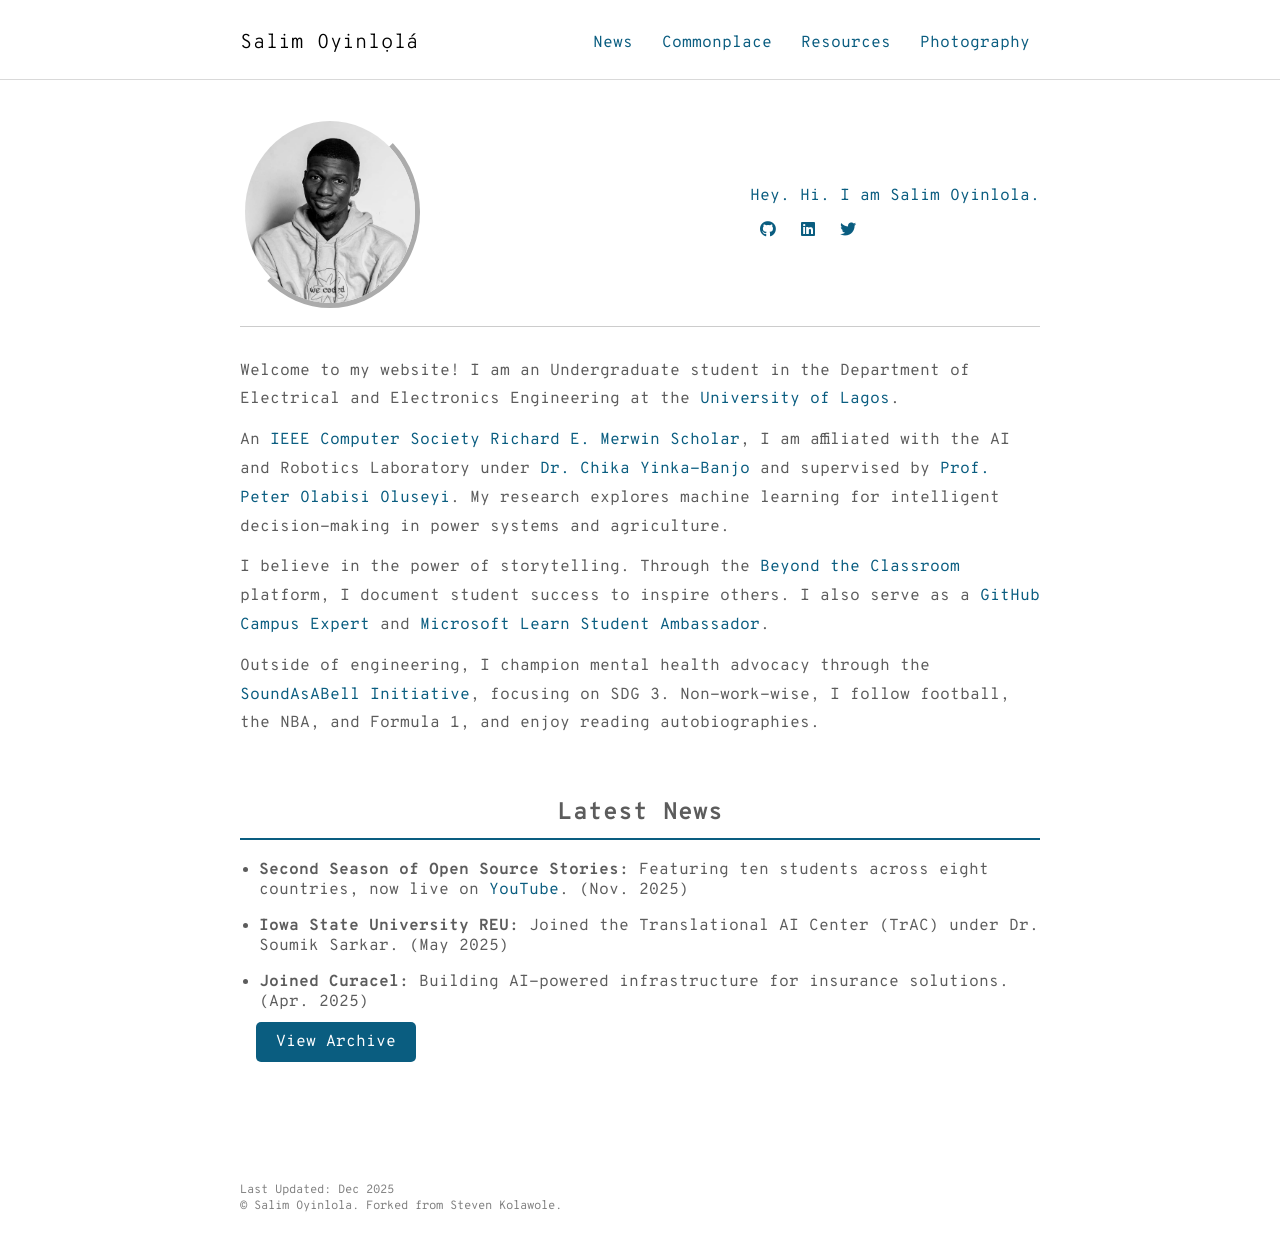
==== index.html @ ac1d2408 "testing things idk idk" ====
<!DOCTYPE html>
<html lang="en">
<head>
    <title>Salim Oyinlola | Home</title>
    <meta charset="utf-8" />
    <meta name="viewport" content="width=device-width, initial-scale=1" />
    <meta name="description" content="Personal website of Salim Oyinlola - AI Researcher, Student, and Storyteller." />
    <link rel="stylesheet" type="text/css" href="assets/css/style.css" />
    <link rel="preconnect" href="https://fonts.gstatic.com" />
    <link href="https://fonts.googleapis.com/css2?family=Overpass+Mono:wght@300;400;600;700&display=swap" rel="stylesheet" />
    <link rel="stylesheet" href="https://use.fontawesome.com/releases/v5.0.7/css/all.css" />
    <link rel="icon" type="image/png" href="assets/img/favicon-32x32.png" />
</head>
<body>
    <header class="site-header">
        <nav class="nav">
            <div class="container flex-wrap">
                <h1 class="logo"><a href="index.html">Salim Oyinlọlá</a></h1>
                <ul class="navbar">
                    <li><a href="news.html">News</a></li>
                    <li><a href="commonplace.html">Commonplace</a></li>
                    <li><a href="resources.html">Resources</a></li>
                    <li><a href="https://www.pexels.com/@salim-oyinlola-778129552/" target="_blank">Photography</a></li>
                </ul>
            </div>
        </nav>
    </header>

    <article class="page container">
        <div class="page-content">
            <div class="page-intro" style="display: flex; align-items: center; gap: 30px; margin-bottom: 30px;">
                <div class="page-intro-item">
                    <img src="assets/img/Salim.jpg" alt="Salim Oyinlola" width="180px" class="roundImg" style="border-radius: 50%;" />
                </div>
                <div class="page-intro-item">
                    <h2 style="color: #0a5d80;">Hey. Hi. I am Salim Oyinlola.</h2>
                    <div class="social" style="margin-top: 15px;">
                        <a class="social-item" href="https://github.com/salimcodes" target="_blank" style="margin-right: 15px;"><i class="fab fa-github"></i></a>
                        <a class="social-item" href="https://www.linkedin.com/in/salim-oyinlola/" target="_blank" style="margin-right: 15px;"><i class="fab fa-linkedin"></i></a>
                        <a class="social-item" href="https://twitter.com/SalimOyinlola" target="_blank"><i class="fab fa-twitter"></i></a>
                    </div>
                </div>
            </div>

            <div class="bio-text" style="line-height: 1.8; text-align: left;">
                <p>Welcome to my website! I am an Undergraduate student in the Department of Electrical and Electronics Engineering at the <a href="https://unilag.edu.ng/" target="_blank"><span style="color: rgb(10, 93, 128)">University of Lagos</span></a>.</p>
                
                <p>An <a href="https://www.computer.org/volunteering/awards/scholarships/merwin/merwin-winners" target="_blank"><span style="color: rgb(10, 93, 128)">IEEE Computer Society Richard E. Merwin Scholar</span></a>, I am affiliated with the AI and Robotics Laboratory under <a href="#" target="_blank"><span style="color: rgb(10, 93, 128)">Dr. Chika Yinka-Banjo</span></a> and supervised by <a href="#" target="_blank"><span style="color: rgb(10, 93, 128)">Prof. Peter Olabisi Oluseyi</span></a>. My research explores machine learning for intelligent decision-making in power systems and agriculture.</p>

                <p>I believe in the power of storytelling. Through the <a href="https://www.youtube.com/@btcwso" target="_blank"><span style="color: rgb(10, 93, 128)">Beyond the Classroom</span></a> platform, I document student success to inspire others. I also serve as a <a href="https://githubcampus.expert/salimcodes/" target="_blank"><span style="color: rgb(10, 93, 128)">GitHub Campus Expert</span></a> and <a href="#" target="_blank"><span style="color: rgb(10, 93, 128)">Microsoft Learn Student Ambassador</span></a>.</p>

                <p>Outside of engineering, I champion mental health advocacy through the <a href="https://www.linkedin.com/company/soundasabell-initiative/" target="_blank"><span style="color: rgb(10, 93, 128)">SoundAsABell Initiative</span></a>, focusing on SDG 3. Non-work-wise, I follow football, the NBA, and Formula 1, and enjoy reading autobiographies.</p>
            </div>
        </div>
    </article>

    <section class="container" style="padding-bottom: 50px;">
        <h2 class="header-name" style="border-bottom: 2px solid #0a5d80; padding-bottom: 10px; margin-bottom: 20px;">Latest News</h2>
        <ul class="list">
            <li>
                <strong>Second Season of Open Source Stories:</strong> Featuring ten students across eight countries, now live on <a href="#"><span style="color: rgb(10, 93, 128)">YouTube</span></a>. (Nov. 2025)
            </li>
            <li>
                <strong>Iowa State University REU:</strong> Joined the Translational AI Center (TrAC) under Dr. Soumik Sarkar. (May 2025)
            </li>
            <li>
                <strong>Joined Curacel:</strong> Building AI-powered infrastructure for insurance solutions. (Apr. 2025)
            </li>
        </ul>
        <div class="read-more-button" style="margin-top: 20px;">
            <a href="news.html" style="background: #0a5d80; color: white; padding: 10px 20px; text-decoration: none; border-radius: 5px;">View Archive</a>
        </div>
    </section>

    <footer class="site-footer">
        <div class="container">
            <small><b>Last Updated:</b> Dec 2025</small>
            <small class="block">© Salim Oyinlola. Forked from Steven Kolawole.</small>
        </div>
    </footer>
</body>
</html>
---- assets/css/style.css ----
/* BASIC SETUP */

* {
  margin: 0;
  padding: 0;
  border: 0;
  font: inherit;
  vertical-align: baseline;
  box-sizing: border-box;
}

html {
  color: #333333cc;
  text-rendering: optimizeLegibility;
  font-size: 100%;
  line-height: 1.5;
  font: inherit;
}

body {
  color: rgba(51, 51, 51, 0.8);
  font-family: "Overpass Mono", "monospace";
}

p {
  margin: 0 0 0.75em;
}

ul,
ol,
dl {
  margin-top: 0;
  margin-left: 1.2em;
  margin-bottom: 1rem;
  list-style-type: disc;
  list-style-position: outside;
  list-style-image: none;
}

/* ul,
ol {
  list-style-type: none;
  margin: 0;
  padding: 0;
}

ol,
ul {
  list-style: none;
} */

article,
aside,
details,
figcaption,
figure,
footer,
header,
hgroup,
menu,
nav,
section {
  display: block;
}

strong {
  font-weight: bold;
}

a {
  color: #000;
  text-decoration: none;
  transition: color 150ms ease;
}
.roundImg {
  border-radius: 30%;
  border: 5px outset white;
}
.link,
.intro a,
.navbar a,
.post-link,
.post a,
.page a,
.pagination .prev,
.pagination .next,
.site-footer a {
  color: rgb(10, 93, 128);
  padding-bottom: 0.05em;
  border-bottom: 2px solid transparent;
  -webkit-transition: border 300ms linear;
  -moz-transition: border 300ms linear;
  transition: border 300ms linear;
}

.link:hover,
.intro a:hover,
.navbar a:hover,
.post-link:hover,
.post a:hover,
.page a:hover,
.pagination .prev:hover,
.pagination .next:hover,
.site-footer a:hover {
  border-bottom: 2px solid #0086b3;
}

/* HEADER */

.site-header {
  border-bottom: 1px solid #d9d9d9;
  min-height: 80px;
}

.nav {
  min-height: 64px;
}

.container {
  padding-top: 1.5em;
  margin-left: auto;
  margin-right: auto;
  max-width: 800px;
  font-weight: normal;
}

.list li {
  margin-top: 1em;
}

.header-name {
  font-size: 1.5em;
  font-weight: 700;
  text-align: center;
  margin: 1em 0 2em 0;
}

.read-more-button {
  margin: 2em 1em;
}

.blog-container {
    text-align: center;
}

.blog-container img {
    width: 75%;
}

.blog-container h1 {
    font-size: 1em;
}

.read-more-button a {
  padding: 0.8em 1em;
  background-color: black;
  color: white;
  border-radius: 12px;
}

.flex-wrap {
  display: flex;
  justify-content: space-between;
  align-items: center;
  flex-wrap: wrap;
}

.logo {
  margin: 5px 0;
  cursor: pointer;
  letter-spacing: 0.8px;
  font-size: 20px;
  line-height: 28px;
  font-weight: 300;
}

.navbar {
  margin: 5px 0;
  position: relative;
  padding: 0;
  pointer-events: all;
  cursor: pointer;
}

.navbar li {
  display: inline-block;
  padding: 0 0.6em;
}

/* ARTICLE */

.container {
  margin-left: auto;
  margin-right: auto;
  max-width: 800px;
  font-weight: normal;
}

.page-intro {
  border-collapse: collapse;
  font-feature-settings: "kern", "liga", "tnum";
  margin-bottom: 0.75em;
  border-spacing: 0;
  width: 100%;
  display: flex;
  justify-content: space-between;
  align-items: center;
  flex-wrap: wrap;
  border-bottom: 1px solid #ccc;
}

.page-intro .page-intro-item {
  padding: 0.75em 0;
}

.social {
  margin-top: 10px;
  display: flex;
}

.social .social-item {
  margin: 0 10px;
}

.fab,
.far {
  font-weight: 400;
}

.fab {
  font-family: "Font Awesome 5 Brands";
}

.fa,
.fab,
.fad,
.fal,
.far,
.fas {
  -moz-osx-font-smoothing: grayscale;
  -webkit-font-smoothing: antialiased;
  display: inline-block;
  font-style: normal;
  font-variant: normal;
  text-rendering: auto;
  line-height: 1;
}

/* FOOTER */

.site-footer {
  padding: 1.5em 0;
}

.site-footer small {
  display: block;
  font-size: 0.75rem;
  color: gray;
}

.site-footer .block {
  display: block;
}
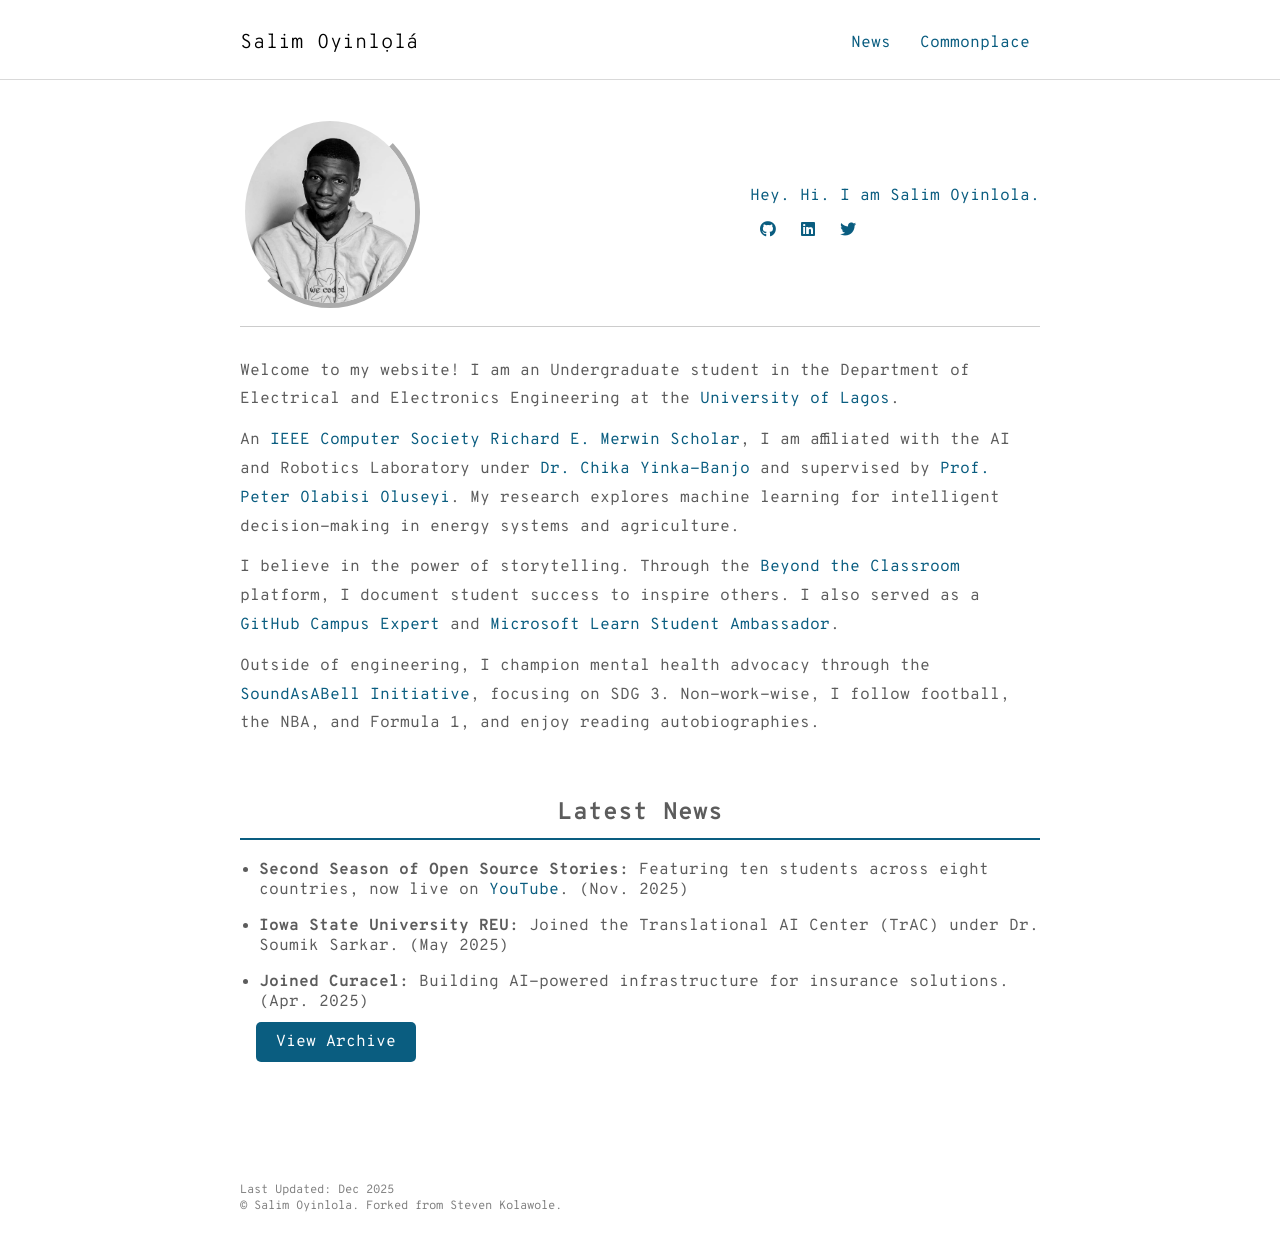
==== commit 463e47e4: "done" ====
--- a/index.html
+++ b/index.html
@@ -19,8 +19,6 @@
                 <ul class="navbar">
                     <li><a href="news.html">News</a></li>
                     <li><a href="commonplace.html">Commonplace</a></li>
-                    <li><a href="resources.html">Resources</a></li>
-                    <li><a href="https://www.pexels.com/@salim-oyinlola-778129552/" target="_blank">Photography</a></li>
                 </ul>
             </div>
         </nav>
@@ -45,9 +43,9 @@
             <div class="bio-text" style="line-height: 1.8; text-align: left;">
                 <p>Welcome to my website! I am an Undergraduate student in the Department of Electrical and Electronics Engineering at the <a href="https://unilag.edu.ng/" target="_blank"><span style="color: rgb(10, 93, 128)">University of Lagos</span></a>.</p>
                 
-                <p>An <a href="https://www.computer.org/volunteering/awards/scholarships/merwin/merwin-winners" target="_blank"><span style="color: rgb(10, 93, 128)">IEEE Computer Society Richard E. Merwin Scholar</span></a>, I am affiliated with the AI and Robotics Laboratory under <a href="#" target="_blank"><span style="color: rgb(10, 93, 128)">Dr. Chika Yinka-Banjo</span></a> and supervised by <a href="#" target="_blank"><span style="color: rgb(10, 93, 128)">Prof. Peter Olabisi Oluseyi</span></a>. My research explores machine learning for intelligent decision-making in power systems and agriculture.</p>
+                <p>An <a href="https://www.computer.org/volunteering/awards/scholarships/merwin/merwin-winners" target="_blank"><span style="color: rgb(10, 93, 128)">IEEE Computer Society Richard E. Merwin Scholar</span></a>, I am affiliated with the AI and Robotics Laboratory under <a href="#" target="_blank"><span style="color: rgb(10, 93, 128)">Dr. Chika Yinka-Banjo</span></a> and supervised by <a href="#" target="_blank"><span style="color: rgb(10, 93, 128)">Prof. Peter Olabisi Oluseyi</span></a>. My research explores machine learning for intelligent decision-making in energy systems and agriculture.</p>
 
-                <p>I believe in the power of storytelling. Through the <a href="https://www.youtube.com/@btcwso" target="_blank"><span style="color: rgb(10, 93, 128)">Beyond the Classroom</span></a> platform, I document student success to inspire others. I also serve as a <a href="https://githubcampus.expert/salimcodes/" target="_blank"><span style="color: rgb(10, 93, 128)">GitHub Campus Expert</span></a> and <a href="#" target="_blank"><span style="color: rgb(10, 93, 128)">Microsoft Learn Student Ambassador</span></a>.</p>
+                <p>I believe in the power of storytelling. Through the <a href="https://www.youtube.com/@btcwso" target="_blank"><span style="color: rgb(10, 93, 128)">Beyond the Classroom</span></a> platform, I document student success to inspire others. I also served as a <a href="https://githubcampus.expert/salimcodes/" target="_blank"><span style="color: rgb(10, 93, 128)">GitHub Campus Expert</span></a> and <a href="#" target="_blank"><span style="color: rgb(10, 93, 128)">Microsoft Learn Student Ambassador</span></a>.</p>
 
                 <p>Outside of engineering, I champion mental health advocacy through the <a href="https://www.linkedin.com/company/soundasabell-initiative/" target="_blank"><span style="color: rgb(10, 93, 128)">SoundAsABell Initiative</span></a>, focusing on SDG 3. Non-work-wise, I follow football, the NBA, and Formula 1, and enjoy reading autobiographies.</p>
             </div>
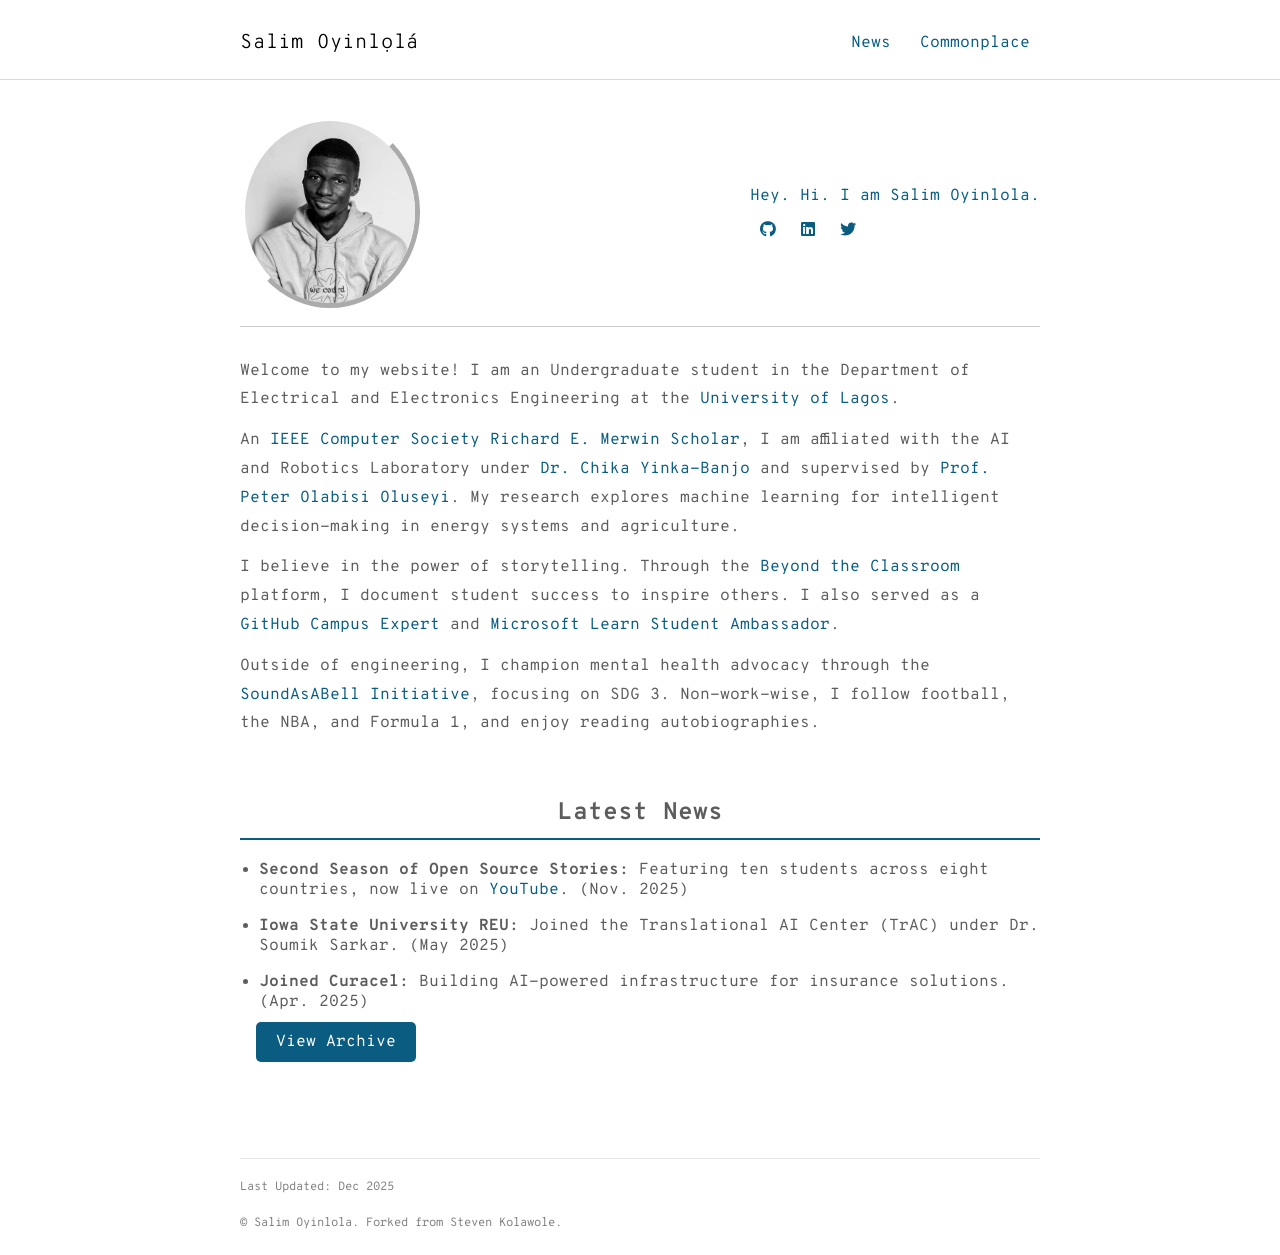
==== commit f69ca0a7: "done more" ====
--- a/index.html
+++ b/index.html
@@ -10,6 +10,34 @@
     <link href="https://fonts.googleapis.com/css2?family=Overpass+Mono:wght@300;400;600;700&display=swap" rel="stylesheet" />
     <link rel="stylesheet" href="https://use.fontawesome.com/releases/v5.0.7/css/all.css" />
     <link rel="icon" type="image/png" href="assets/img/favicon-32x32.png" />
+
+    <style>
+        /* Mobile-specific adjustments */
+        @media (max-width: 768px) {
+            .container {
+                padding: 0 20px !important; /* Forces a margin on the left and right */
+            }
+            
+            .page-intro {
+                flex-direction: column !important; /* Stacks image and text vertically */
+                text-align: center;
+                gap: 20px !important;
+            }
+
+            .bio-text p {
+                margin-bottom: 15px;
+            }
+
+            .flex-wrap {
+                justify-content: center !important;
+                gap: 15px;
+            }
+
+            .navbar {
+                padding-bottom: 10px;
+            }
+        }
+    </style>
 </head>
 <body>
     <header class="site-header">
@@ -71,8 +99,8 @@
     </section>
 
     <footer class="site-footer">
-        <div class="container">
-            <small><b>Last Updated:</b> Dec 2025</small>
+        <div class="container" style="padding-top: 20px; border-top: 1px solid rgba(0,0,0,0.1);">
+            <small><b>Last Updated:</b> Dec 2025</small><br>
             <small class="block">© Salim Oyinlola. Forked from Steven Kolawole.</small>
         </div>
     </footer>
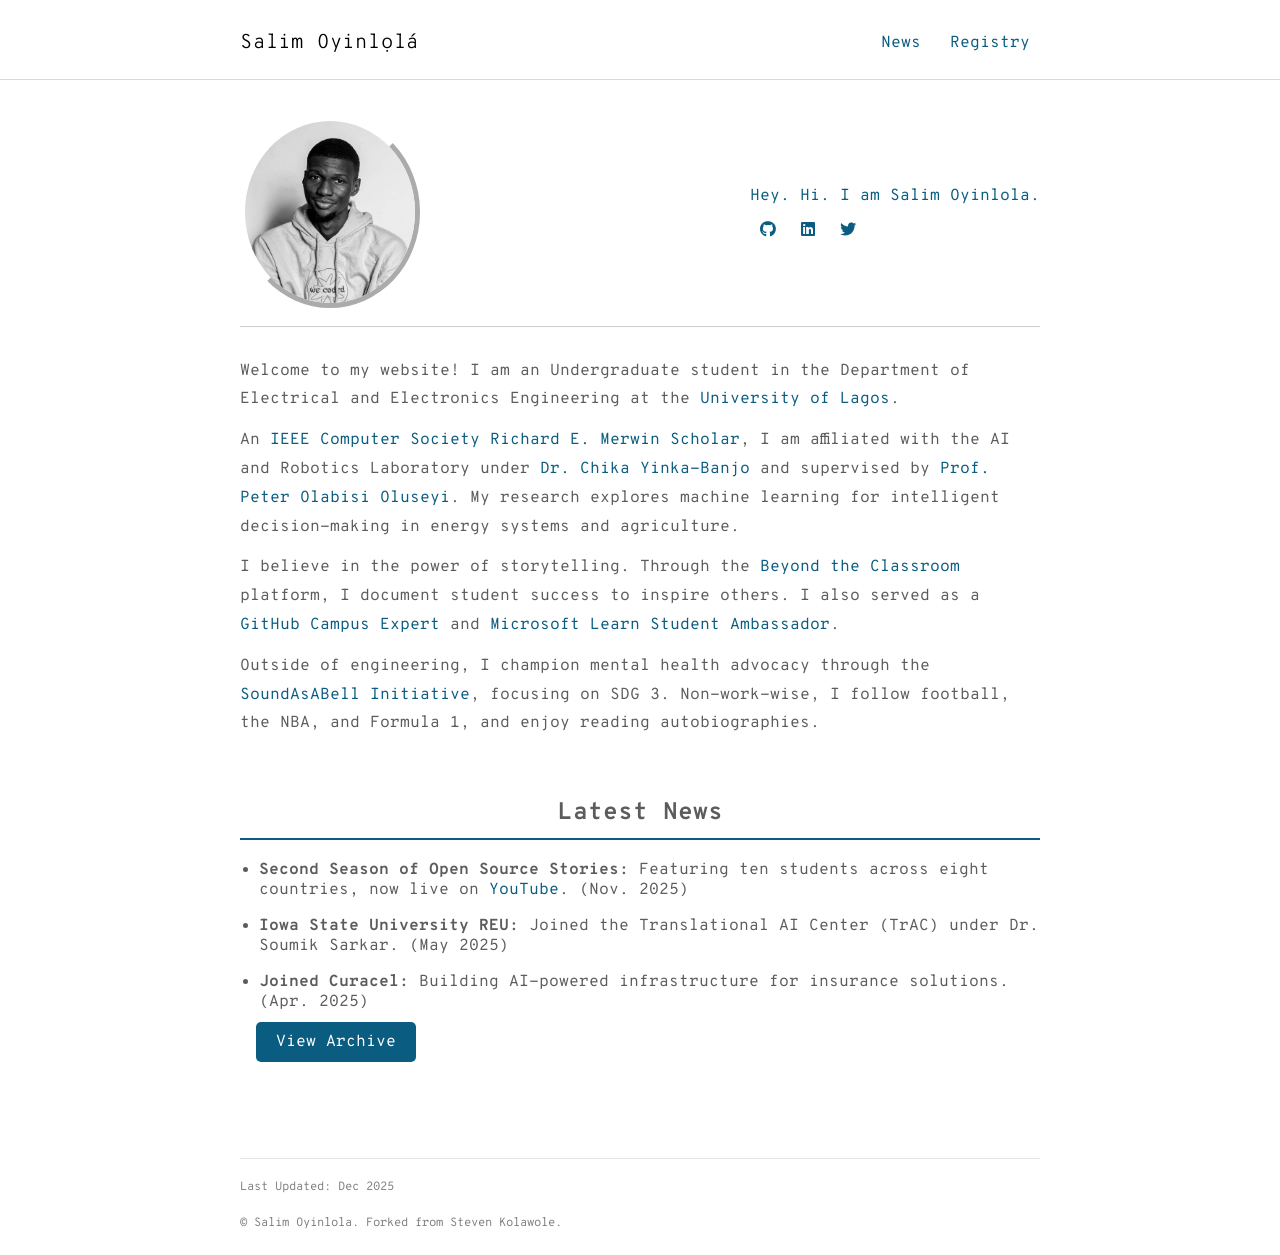
==== commit 3bf8d3c9: "what the hell!" ====
--- a/index.html
+++ b/index.html
@@ -46,7 +46,7 @@
                 <h1 class="logo"><a href="index.html">Salim Oyinlọlá</a></h1>
                 <ul class="navbar">
                     <li><a href="news.html">News</a></li>
-                    <li><a href="commonplace.html">Commonplace</a></li>
+                    <li><a href="registry.html">Registry</a></li>
                 </ul>
             </div>
         </nav>
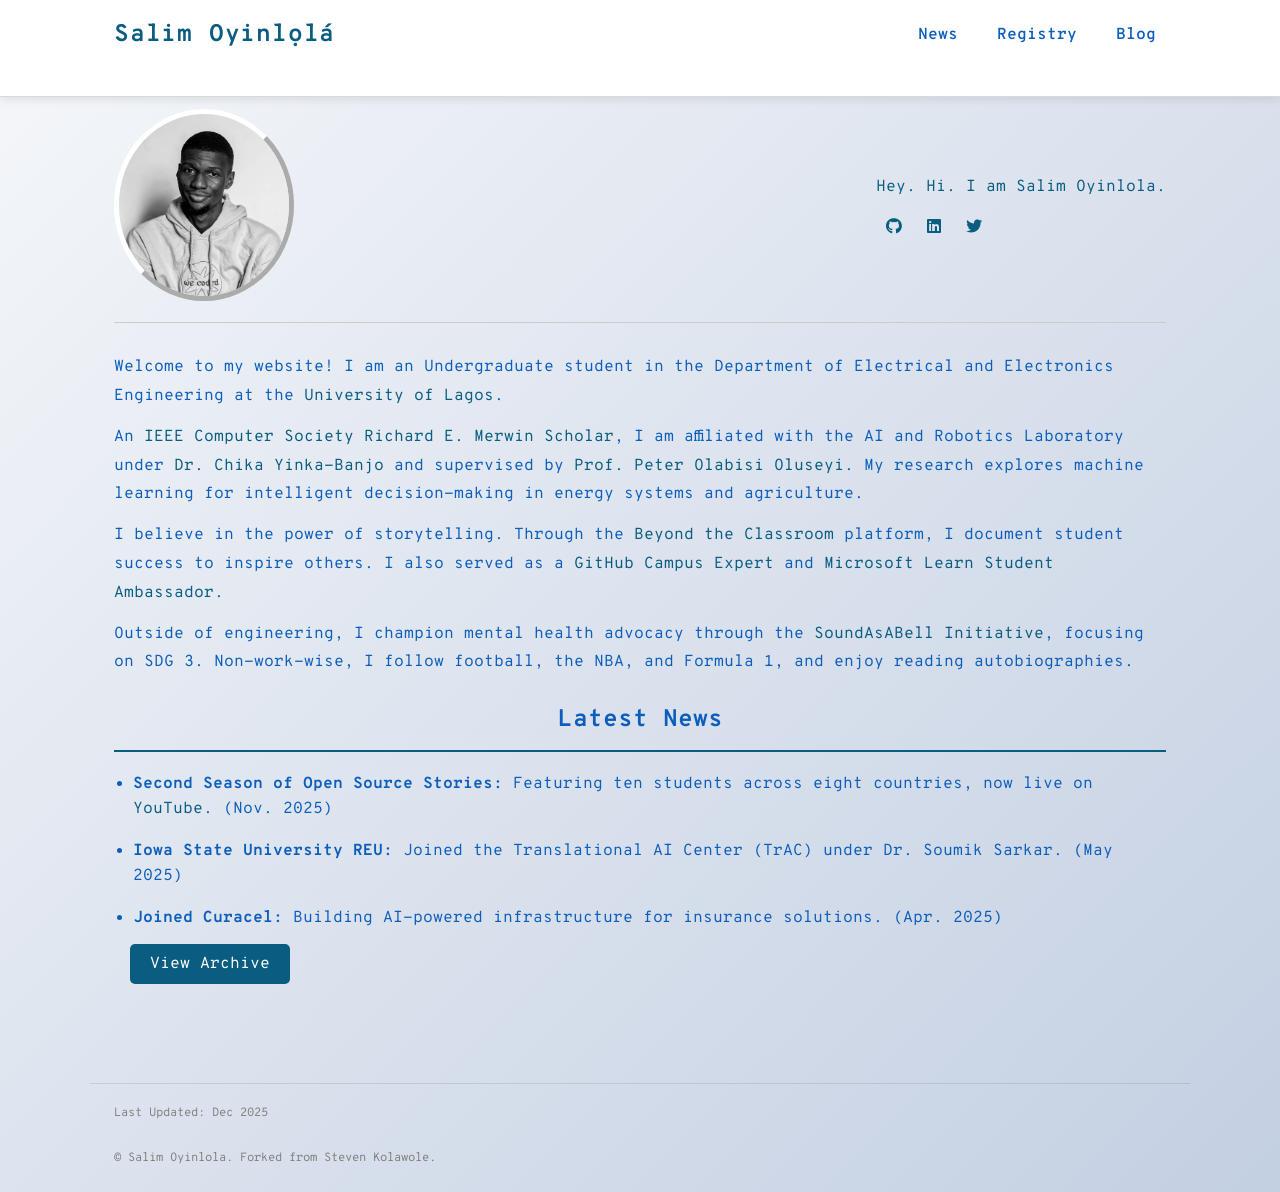
==== commit 55bb8049: "not done yet" ====
--- a/index.html
+++ b/index.html
@@ -12,30 +12,141 @@
     <link rel="icon" type="image/png" href="assets/img/favicon-32x32.png" />
 
     <style>
-        /* Mobile-specific adjustments */
-        @media (max-width: 768px) {
-            .container {
-                padding: 0 20px !important; /* Forces a margin on the left and right */
-            }
-            
-            .page-intro {
-                flex-direction: column !important; /* Stacks image and text vertically */
-                text-align: center;
-                gap: 20px !important;
-            }
-
-            .bio-text p {
-                margin-bottom: 15px;
-            }
-
-            .flex-wrap {
-                justify-content: center !important;
-                gap: 15px;
-            }
-
-            .navbar {
-                padding-bottom: 10px;
-            }
+        * { margin: 0; padding: 0; box-sizing: border-box; }
+        
+        body { 
+            font-family: 'Overpass Mono', monospace; 
+            color: #0c5ebc; 
+            background: linear-gradient(135deg, #f5f7fa 0%, #c3cfe2 100%); 
+            min-height: 100vh;
+            line-height: 1.6;
+        }
+
+        .site-header { 
+            background: white; 
+            padding: 1rem 0; 
+            box-shadow: 0 2px 10px rgba(0,0,0,0.1); 
+            position: sticky; 
+            top: 0; 
+            z-index: 100; 
+        }
+
+        .container { 
+            max-width: 1100px; 
+            margin: 0 auto; 
+            padding: 0 1.5rem; 
+        }
+
+        .flex-wrap { 
+            display: flex; 
+            justify-content: space-between; 
+            align-items: center; 
+            flex-wrap: wrap;
+        }
+
+        .logo a { color: #0a5d80; text-decoration: none; font-weight: 700; font-size: 1.5rem; }
+        .navbar { display: flex; list-style: none; gap: 20px; }
+        .navbar a { text-decoration: none; color: #0c5ebc; font-weight: 600; }
+
+        .page-title-area {
+            text-align: center;
+            padding: 4rem 1rem 2rem 1rem;
+        }
+        
+        .page-title-area h1 { 
+            color: #0a5d80; 
+            font-size: 2.5rem;
+            margin-bottom: 0.5rem; 
+            letter-spacing: -1px;
+        }
+        
+        .page-title-area p { color: #666; font-size: 1rem; }
+
+        /* Two Column Grid */
+        .hub-grid { 
+            display: grid; 
+            grid-template-columns: 1fr 1.2fr; 
+            gap: 2.5rem; 
+            margin: 2rem 0 5rem 0;
+        }
+
+        .hub-section { 
+            background: white; 
+            border-radius: 20px; 
+            padding: 2.5rem; 
+            box-shadow: 0 10px 30px rgba(0,0,0,0.05);
+            height: fit-content;
+        }
+
+        .hub-section h2 { 
+            color: #0a5d80; 
+            margin-bottom: 2rem; 
+            font-size: 1.6rem;
+            display: flex;
+            align-items: center;
+            gap: 12px;
+        }
+
+        /* Reading List Styles */
+        .book-cat { margin-bottom: 2rem; }
+        .book-cat h3 { 
+            font-size: 0.85rem; 
+            color: #764ba2; 
+            margin-bottom: 12px; 
+            text-transform: uppercase; 
+            letter-spacing: 1.5px;
+            border-left: 3px solid #764ba2;
+            padding-left: 10px;
+        }
+        
+        .book-list { list-style: none; }
+        .book-list li {
+            font-size: 0.95rem;
+            padding: 6px 0;
+            color: #333;
+            border-bottom: 1px solid #f0f0f0;
+        }
+        .book-list li:last-child { border-bottom: none; }
+
+        .recommend-btn { 
+            display: block; 
+            margin-top: 1rem; 
+            background: #0c5ebc; 
+            color: white; 
+            text-align: center; 
+            padding: 14px; 
+            border-radius: 10px; 
+            text-decoration: none; 
+            font-weight: 700;
+            transition: 0.3s ease;
+        }
+        .recommend-btn:hover { background: #0a5d80; transform: translateY(-2px); }
+
+        /* Sidequest Styles */
+        .sidequest-item { 
+            margin-bottom: 2.5rem; 
+        }
+        .sidequest-item:last-child { margin-bottom: 0; }
+        
+        .sidequest-img { 
+            width: 100%; 
+            height: 200px; 
+            background: #eee; 
+            border-radius: 12px; 
+            margin-bottom: 15px; 
+            object-fit: cover; 
+            display: block;
+            box-shadow: 0 4px 12px rgba(0,0,0,0.1);
+        }
+
+        .sidequest-item h4 { color: #0c5ebc; font-size: 1.2rem; margin-bottom: 8px; }
+        .sidequest-item p { font-size: 0.9rem; color: #444; margin-bottom: 12px; line-height: 1.5; }
+        .quest-link { font-weight: 700; color: #764ba2; text-decoration: none; font-size: 0.85rem; }
+
+        @media (max-width: 850px) {
+            .hub-grid { grid-template-columns: 1fr; }
+            .page-title-area h1 { font-size: 2rem; }
+            .container { padding: 0 20px; }
         }
     </style>
 </head>
@@ -47,6 +158,7 @@
                 <ul class="navbar">
                     <li><a href="news.html">News</a></li>
                     <li><a href="registry.html">Registry</a></li>
+                    <li><a href="blog.html">Blog</a></li>
                 </ul>
             </div>
         </nav>
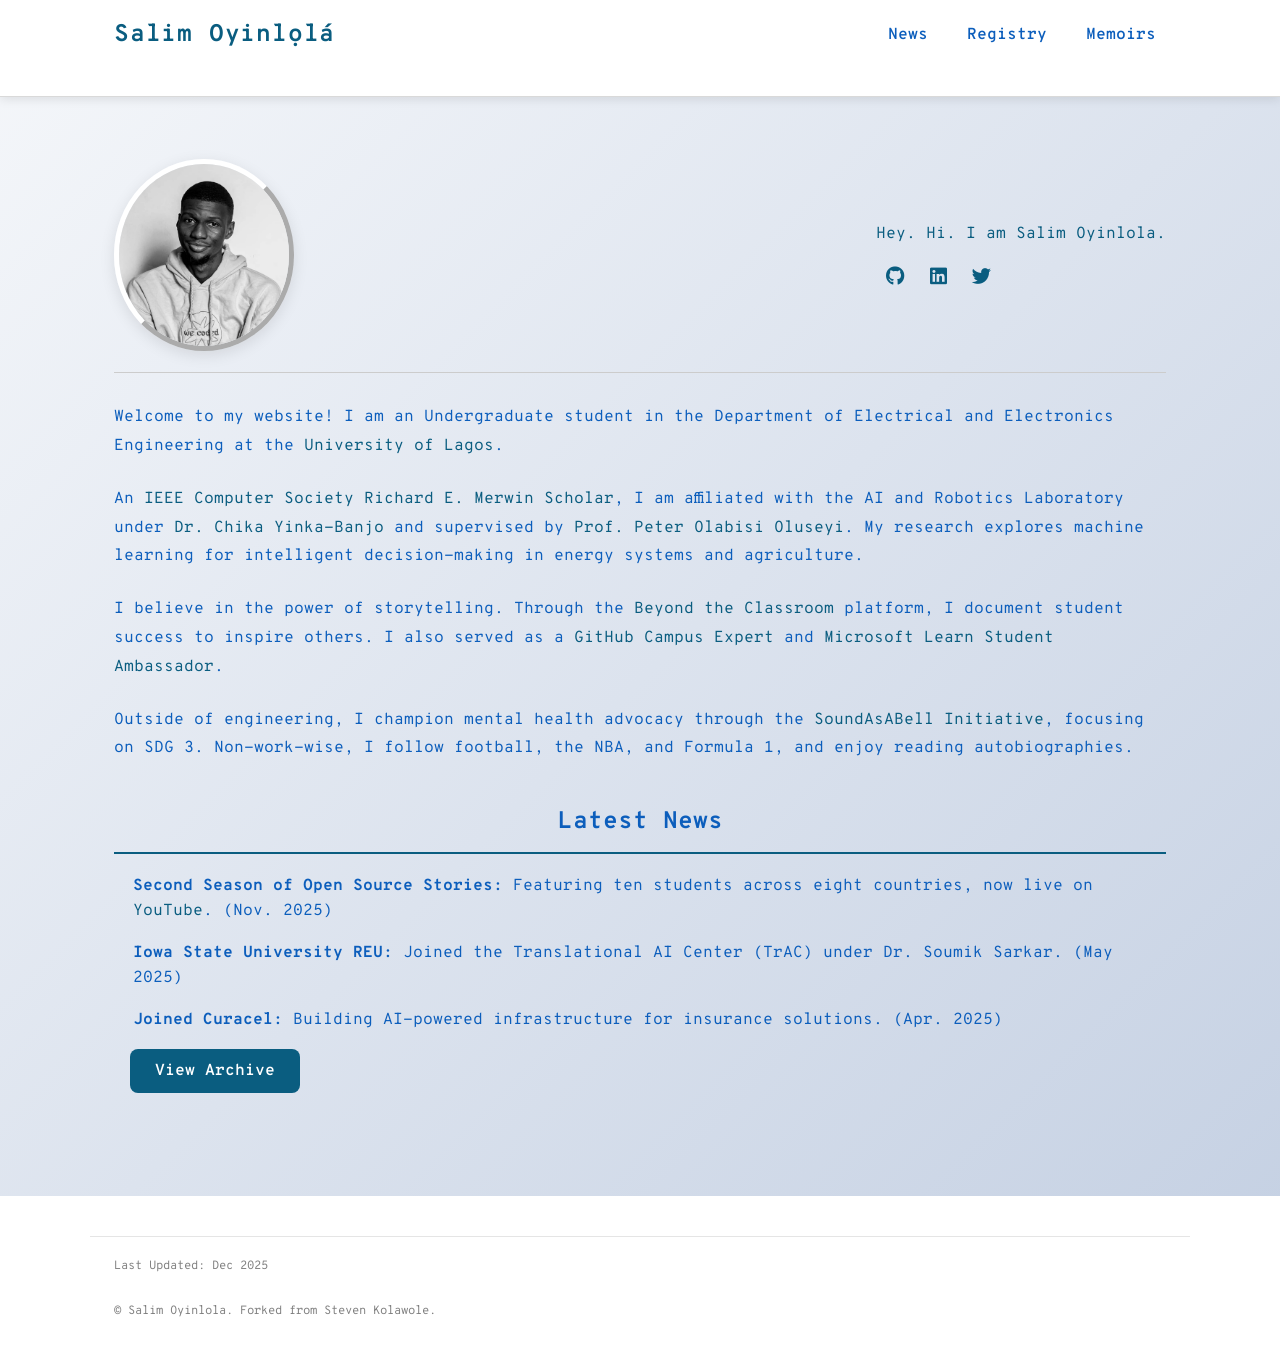
==== commit 20cd70da: "are we done now" ====
--- a/index.html
+++ b/index.html
@@ -62,91 +62,21 @@
         
         .page-title-area p { color: #666; font-size: 1rem; }
 
-        /* Two Column Grid */
-        .hub-grid { 
-            display: grid; 
-            grid-template-columns: 1fr 1.2fr; 
-            gap: 2.5rem; 
-            margin: 2rem 0 5rem 0;
+        .bio-text p { margin-bottom: 1.5rem; }
+
+        .social-item {
+            color: #0c5ebc;
+            font-size: 1.2rem;
+            transition: 0.3s;
         }
 
-        .hub-section { 
-            background: white; 
-            border-radius: 20px; 
-            padding: 2.5rem; 
-            box-shadow: 0 10px 30px rgba(0,0,0,0.05);
-            height: fit-content;
+        .social-item:hover {
+            color: #764ba2;
         }
 
-        .hub-section h2 { 
-            color: #0a5d80; 
-            margin-bottom: 2rem; 
-            font-size: 1.6rem;
-            display: flex;
-            align-items: center;
-            gap: 12px;
-        }
-
-        /* Reading List Styles */
-        .book-cat { margin-bottom: 2rem; }
-        .book-cat h3 { 
-            font-size: 0.85rem; 
-            color: #764ba2; 
-            margin-bottom: 12px; 
-            text-transform: uppercase; 
-            letter-spacing: 1.5px;
-            border-left: 3px solid #764ba2;
-            padding-left: 10px;
-        }
-        
-        .book-list { list-style: none; }
-        .book-list li {
-            font-size: 0.95rem;
-            padding: 6px 0;
-            color: #333;
-            border-bottom: 1px solid #f0f0f0;
-        }
-        .book-list li:last-child { border-bottom: none; }
-
-        .recommend-btn { 
-            display: block; 
-            margin-top: 1rem; 
-            background: #0c5ebc; 
-            color: white; 
-            text-align: center; 
-            padding: 14px; 
-            border-radius: 10px; 
-            text-decoration: none; 
-            font-weight: 700;
-            transition: 0.3s ease;
-        }
-        .recommend-btn:hover { background: #0a5d80; transform: translateY(-2px); }
-
-        /* Sidequest Styles */
-        .sidequest-item { 
-            margin-bottom: 2.5rem; 
-        }
-        .sidequest-item:last-child { margin-bottom: 0; }
-        
-        .sidequest-img { 
-            width: 100%; 
-            height: 200px; 
-            background: #eee; 
-            border-radius: 12px; 
-            margin-bottom: 15px; 
-            object-fit: cover; 
-            display: block;
-            box-shadow: 0 4px 12px rgba(0,0,0,0.1);
-        }
-
-        .sidequest-item h4 { color: #0c5ebc; font-size: 1.2rem; margin-bottom: 8px; }
-        .sidequest-item p { font-size: 0.9rem; color: #444; margin-bottom: 12px; line-height: 1.5; }
-        .quest-link { font-weight: 700; color: #764ba2; text-decoration: none; font-size: 0.85rem; }
-
         @media (max-width: 850px) {
-            .hub-grid { grid-template-columns: 1fr; }
+            .page-intro { flex-direction: column; text-align: center; }
             .page-title-area h1 { font-size: 2rem; }
-            .container { padding: 0 20px; }
         }
     </style>
 </head>
@@ -158,17 +88,17 @@
                 <ul class="navbar">
                     <li><a href="news.html">News</a></li>
                     <li><a href="registry.html">Registry</a></li>
-                    <li><a href="blog.html">Blog</a></li>
+                    <li><a href="blog.html">Memoirs</a></li>
                 </ul>
             </div>
         </nav>
     </header>
 
-    <article class="page container">
+    <article class="page container" style="margin-top: 50px;">
         <div class="page-content">
             <div class="page-intro" style="display: flex; align-items: center; gap: 30px; margin-bottom: 30px;">
                 <div class="page-intro-item">
-                    <img src="assets/img/Salim.jpg" alt="Salim Oyinlola" width="180px" class="roundImg" style="border-radius: 50%;" />
+                    <img src="assets/img/Salim.jpg" alt="Salim Oyinlola" width="180px" class="roundImg" style="border-radius: 50%; box-shadow: 0 4px 15px rgba(0,0,0,0.1);" />
                 </div>
                 <div class="page-intro-item">
                     <h2 style="color: #0a5d80;">Hey. Hi. I am Salim Oyinlola.</h2>
@@ -192,26 +122,26 @@
         </div>
     </article>
 
-    <section class="container" style="padding-bottom: 50px;">
+    <section class="container" style="padding-bottom: 80px; margin-top: 40px;">
         <h2 class="header-name" style="border-bottom: 2px solid #0a5d80; padding-bottom: 10px; margin-bottom: 20px;">Latest News</h2>
-        <ul class="list">
-            <li>
+        <ul class="list" style="list-style: none;">
+            <li style="margin-bottom: 15px;">
                 <strong>Second Season of Open Source Stories:</strong> Featuring ten students across eight countries, now live on <a href="#"><span style="color: rgb(10, 93, 128)">YouTube</span></a>. (Nov. 2025)
             </li>
-            <li>
+            <li style="margin-bottom: 15px;">
                 <strong>Iowa State University REU:</strong> Joined the Translational AI Center (TrAC) under Dr. Soumik Sarkar. (May 2025)
             </li>
-            <li>
+            <li style="margin-bottom: 15px;">
                 <strong>Joined Curacel:</strong> Building AI-powered infrastructure for insurance solutions. (Apr. 2025)
             </li>
         </ul>
-        <div class="read-more-button" style="margin-top: 20px;">
-            <a href="news.html" style="background: #0a5d80; color: white; padding: 10px 20px; text-decoration: none; border-radius: 5px;">View Archive</a>
+        <div class="read-more-button" style="margin-top: 25px;">
+            <a href="news.html" style="background: #0a5d80; color: white; padding: 12px 25px; text-decoration: none; border-radius: 8px; font-weight: 600;">View Archive</a>
         </div>
     </section>
 
-    <footer class="site-footer">
-        <div class="container" style="padding-top: 20px; border-top: 1px solid rgba(0,0,0,0.1);">
+    <footer class="site-footer" style="padding: 40px 0; background: white;">
+        <div class="container" style="border-top: 1px solid rgba(0,0,0,0.1); padding-top: 20px;">
             <small><b>Last Updated:</b> Dec 2025</small><br>
             <small class="block">© Salim Oyinlola. Forked from Steven Kolawole.</small>
         </div>
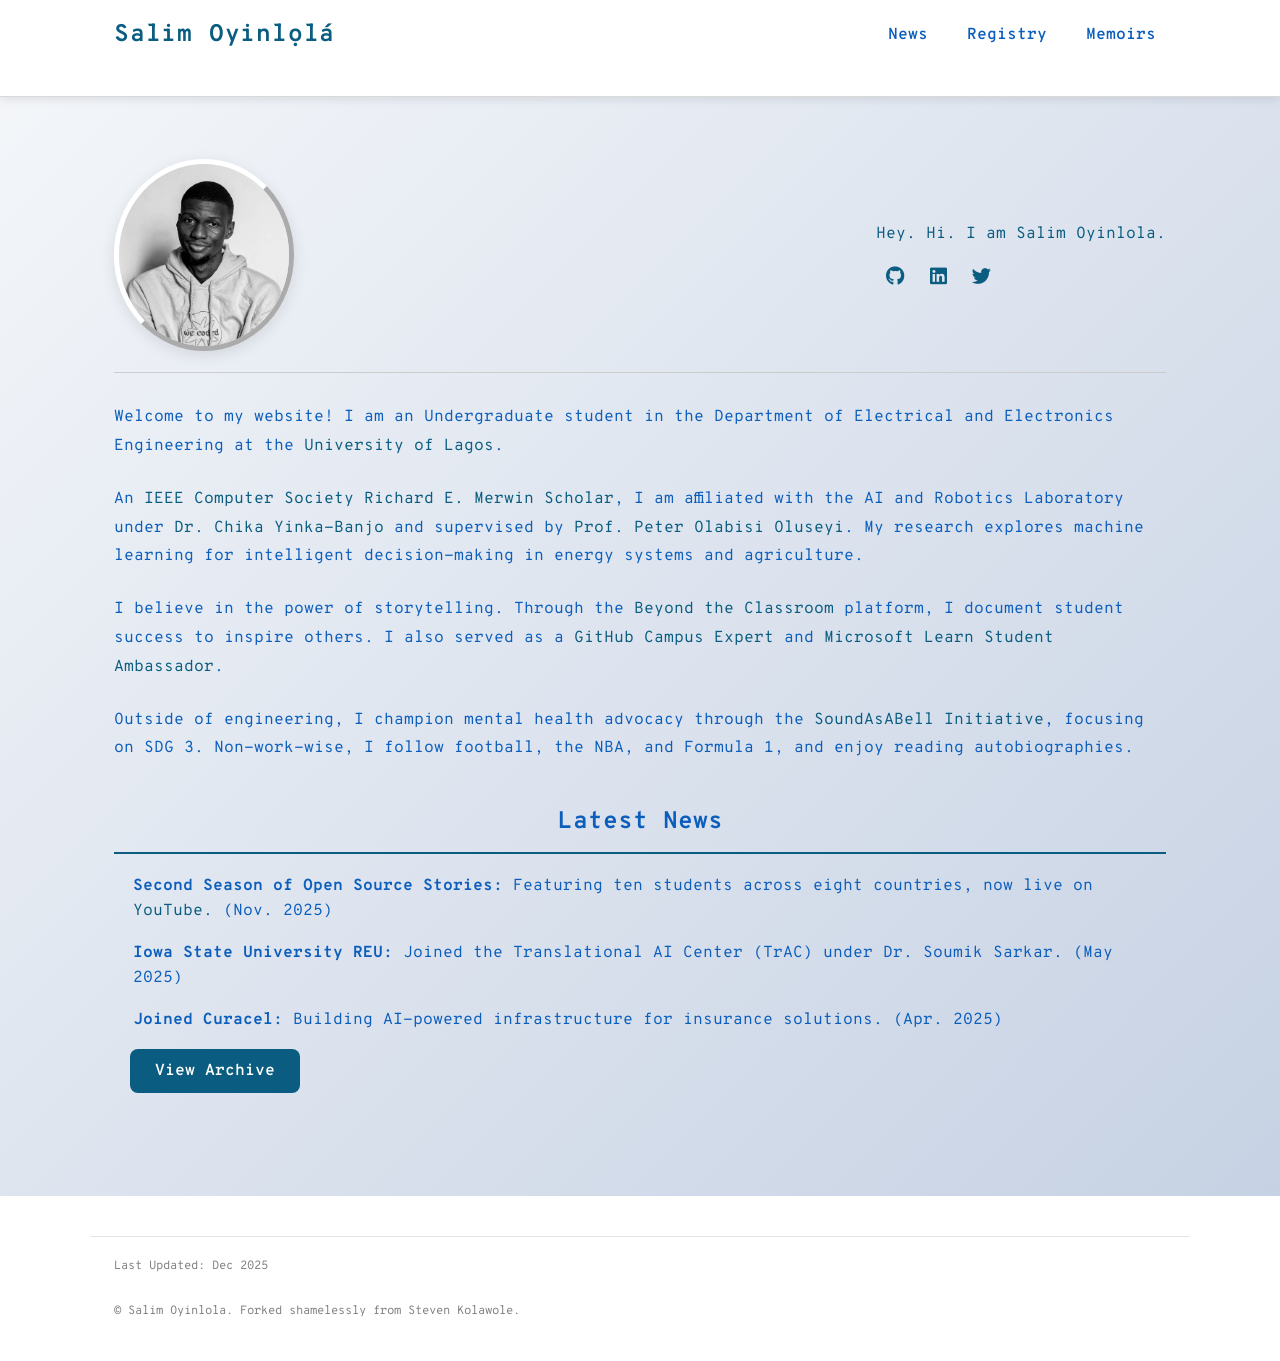
==== commit 8485c508: "kini kan" ====
--- a/index.html
+++ b/index.html
@@ -88,7 +88,7 @@
                 <ul class="navbar">
                     <li><a href="news.html">News</a></li>
                     <li><a href="registry.html">Registry</a></li>
-                    <li><a href="blog.html">Memoirs</a></li>
+                    <li><a href="memoirs.html">Memoirs</a></li>
                 </ul>
             </div>
         </nav>
@@ -143,7 +143,7 @@
     <footer class="site-footer" style="padding: 40px 0; background: white;">
         <div class="container" style="border-top: 1px solid rgba(0,0,0,0.1); padding-top: 20px;">
             <small><b>Last Updated:</b> Dec 2025</small><br>
-            <small class="block">© Salim Oyinlola. Forked from Steven Kolawole.</small>
+            <small class="block">© Salim Oyinlola. Forked shamelessly from Steven Kolawole.</small>
         </div>
     </footer>
 </body>
